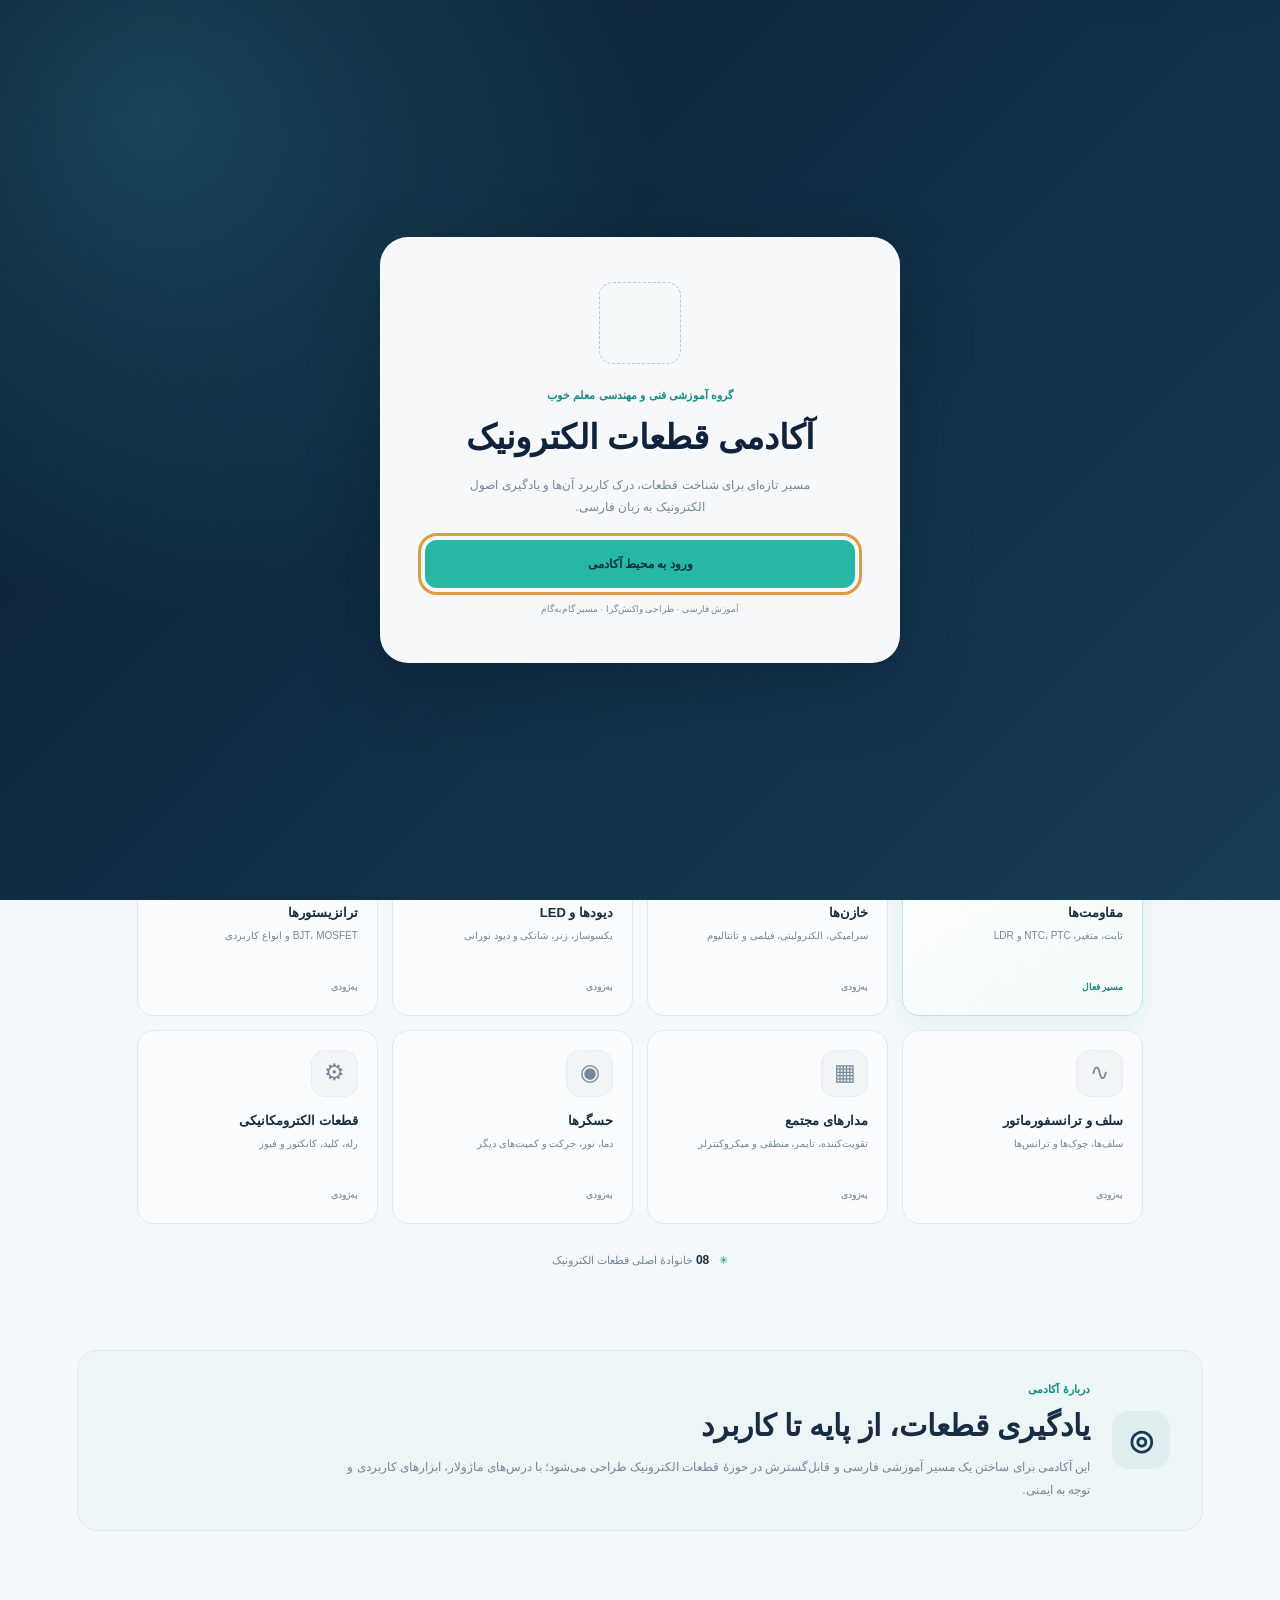
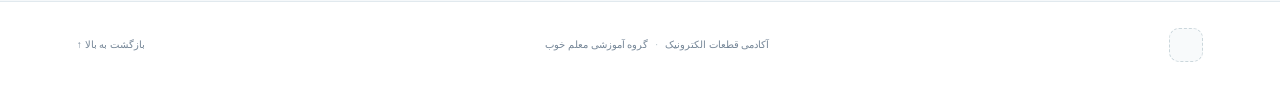
==== index.html @ 4d6db2db "Backup current academy state before image rendering fixes" ====
<!doctype html>
<html lang="fa" dir="rtl">
  <head>
    <meta charset="utf-8">
    <meta name="viewport" content="width=device-width, initial-scale=1">
    <meta name="theme-color" content="#10233b">
    <meta name="description" content="آکادمی فارسی قطعات الکترونیک؛ مسیر یادگیری قطعات، مفاهیم و ابزارهای آموزشی.">
    <title>آکادمی قطعات الکترونیک | معلم خوب</title>
    <link rel="icon" href="data:,">
    <link rel="stylesheet" href="./styles/tokens.css">
    <link rel="stylesheet" href="./styles/base.css">
    <link rel="stylesheet" href="./styles/layout.css">
    <link rel="stylesheet" href="./styles/components.css">
    <link rel="stylesheet" href="./styles/features/learning.css">
    <script>
      if (window.location.protocol === "file:") {
        document.addEventListener("DOMContentLoaded", () => {
          const warning = document.createElement("aside");
          warning.className = "local-run-warning";
          warning.setAttribute("role", "alert");
          warning.dir = "rtl";
          warning.lang = "fa";
          warning.textContent = "برای اجرای کامل آکادمی، فایل را مستقیم باز نکنید. در پوشهٔ پروژه دستور python -m http.server 8000 را اجرا کنید و سپس http://localhost:8000 را باز کنید؛ مرورگر بارگذاری JavaScript Modules از file:// را مسدود می‌کند.";
          document.body.prepend(warning);
        }, { once: true });
      }
    </script>
    <script type="module" src="./src/app.js"></script>
  </head>
  <body>
    <a class="skip-link" href="#main-content" data-app-background inert>رفتن به محتوای اصلی</a>

    <div id="welcome-root"></div>

    <header class="site-header" data-app-background inert>
      <a class="brand" href="#home" aria-label="آکادمی قطعات الکترونیک، خانه">
        <span class="logo-slot logo-slot--small" aria-label="جایگاه نشان معلم خوب" role="img"></span>
        <span class="brand-copy">
          <strong>آکادمی قطعات الکترونیک</strong>
          <small>گروه آموزشی معلم خوب</small>
        </span>
      </a>

      <button class="menu-toggle" type="button" aria-expanded="false" aria-controls="primary-navigation" aria-label="باز کردن فهرست">
        <span aria-hidden="true">☰</span>
      </button>

      <nav class="primary-navigation" id="primary-navigation" aria-label="ناوبری اصلی">
        <a href="#families">خانواده‌های قطعات</a>
        <a href="#learning">مسیر یادگیری</a>
        <a href="#about">دربارهٔ آکادمی</a>
      </nav>
      <a class="header-action" href="#families">شروع یادگیری <span aria-hidden="true">←</span></a>
    </header>

    <main id="main-content" data-app-background inert tabindex="-1">
      <section class="hero" id="home" data-landing-section aria-labelledby="hero-title">
        <div class="hero-copy">
          <p class="eyebrow"><span class="eyebrow-dot" aria-hidden="true"></span> یادگیری مفهومی و گام‌به‌گام</p>
          <h1 id="hero-title">دنیای قطعات را <span>با اطمینان بشناس.</span></h1>
          <p class="hero-description">از شناخت خانواده‌های قطعات تا یادگیری کاربرد و روش بررسی آن‌ها؛ مسیر آشنایی با الکترونیک را از پایه شروع کن.</p>
          <div class="hero-actions">
            <a class="button button--primary" href="#families">دیدن خانواده‌های قطعات <span aria-hidden="true">←</span></a>
            <a class="text-link" href="#about">دربارهٔ این آکادمی</a>
          </div>
          <div class="hero-note"><span class="hero-note-icon" aria-hidden="true">✳</span><span>محتوای فارسی برای یادگیری روشن و کاربردی</span></div>
        </div>

        <div class="hero-visual" aria-hidden="true">
          <div class="visual-orbit visual-orbit--outer"></div>
          <div class="visual-orbit visual-orbit--inner"></div>
          <div class="circuit-line circuit-line--one"></div>
          <div class="circuit-line circuit-line--two"></div>
          <div class="circuit-node circuit-node--one"></div>
          <div class="circuit-node circuit-node--two"></div>
          <div class="hero-chip"><span>Ω</span><i></i><i></i><i></i></div>
          <span class="visual-label visual-label--voltage">ولتاژ</span>
          <span class="visual-label visual-label--current">جریان</span>
          <span class="visual-label visual-label--resistance">مقاومت</span>
        </div>
      </section>

      <section class="section family-section" id="families" data-landing-section aria-labelledby="families-title">
        <div class="section-heading">
          <div>
            <p class="eyebrow">کتابخانهٔ آموزشی</p>
            <h2 id="families-title">از کدام خانواده شروع می‌کنی؟</h2>
          </div>
          <p>با یک نگاه خانواده‌های اصلی قطعات را مرور کن. مسیر مقاومت‌ها برای شروع مشخص شده و بخش‌های دیگر به‌تدریج آماده می‌شوند.</p>
        </div>
        <div class="family-grid" id="family-grid" aria-live="polite"></div>
        <div class="family-count"><span class="count-mark" aria-hidden="true">✳</span><span><b class="ltr" lang="en">08</b> خانوادهٔ اصلی قطعات الکترونیک</span></div>
      </section>

      <section class="learning-section" id="learning" aria-labelledby="learning-page-title" hidden></section>

      <section class="about-section" id="about" data-landing-section aria-labelledby="about-title">
        <div class="about-symbol" aria-hidden="true">◎</div>
        <div>
          <p class="eyebrow">دربارهٔ آکادمی</p>
          <h2 id="about-title">یادگیری قطعات، از پایه تا کاربرد</h2>
          <p>این آکادمی برای ساختن یک مسیر آموزشی فارسی و قابل‌گسترش در حوزهٔ قطعات الکترونیک طراحی می‌شود؛ با درس‌های ماژولار، ابزارهای کاربردی و توجه به ایمنی.</p>
        </div>
      </section>
    </main>

    <footer class="site-footer" data-app-background inert>
      <span class="logo-slot logo-slot--footer" aria-label="جایگاه نشان معلم خوب" role="img"></span>
      <span>آکادمی قطعات الکترونیک <span class="footer-separator" aria-hidden="true">·</span> گروه آموزشی معلم خوب</span>
      <a href="#home">بازگشت به بالا <span aria-hidden="true">↑</span></a>
    </footer>
  </body>
</html>
---- styles/tokens.css ----
:root {
  color-scheme: light;
  --color-ink: #182d40;
  --color-ink-soft: #516578;
  --color-muted: #758697;
  --color-paper: #f5f8fa;
  --color-surface: #ffffff;
  --color-line: #e1e9ee;
  --color-navy: #10233b;
  --color-navy-light: #173b53;
  --color-teal: #27b8a5;
  --color-teal-dark: #168d82;
  --color-teal-pale: #e8f7f4;
  --color-amber: #edb35e;
  --color-disabled: #8b98a4;
  --shadow-card: 0 16px 42px rgb(21 49 69 / 7%);
  --shadow-floating: 0 24px 70px rgb(5 18 31 / 30%);
  --radius-small: 12px;
  --radius-medium: 20px;
  --radius-large: 30px;
  --content-width: 1160px;
  --page-gutter: clamp(20px, 6vw, 88px);
  --font-sans: Tahoma, "Segoe UI", sans-serif;
}
---- styles/base.css ----
*,
*::before,
*::after {
  box-sizing: border-box;
}

html {
  min-width: 320px;
  scroll-behavior: smooth;
  scroll-padding-top: 92px;
  background: var(--color-paper);
}

body {
  min-width: 320px;
  margin: 0;
  background: var(--color-paper);
  color: var(--color-ink);
  font-family: var(--font-sans);
  font-size: 15px;
  line-height: 1.9;
  text-rendering: optimizeLegibility;
}

button,
a {
  -webkit-tap-highlight-color: transparent;
}

a {
  color: inherit;
  text-decoration: none;
}

button {
  color: inherit;
  font: inherit;
}

img,
svg {
  max-width: 100%;
}

::selection {
  color: var(--color-navy);
  background: #bcece4;
}

:focus-visible {
  outline: 3px solid #df9b3d;
  outline-offset: 4px;
}

.skip-link {
  position: fixed;
  z-index: 200;
  inset-block-start: 10px;
  inset-inline-start: 10px;
  padding: 10px 14px;
  transform: translateY(-160%);
  border-radius: 8px;
  background: var(--color-surface);
  color: var(--color-ink);
  box-shadow: var(--shadow-card);
}

.skip-link:focus {
  transform: translateY(0);
}

.local-run-warning {
  position: fixed;
  z-index: 300;
  inset-block-start: 12px;
  inset-inline: 12px;
  width: min(760px, calc(100% - 24px));
  margin-inline: auto;
  padding: 14px 18px;
  border: 2px solid #9c3d2f;
  border-radius: 12px;
  background: #fff1ed;
  color: #67271f;
  box-shadow: 0 8px 28px rgb(28 24 20 / 24%);
  font-size: 13px;
  font-weight: 700;
  line-height: 1.9;
}

.ltr,
[dir="ltr"] {
  direction: ltr;
  unicode-bidi: isolate;
  text-align: left;
}

@media (prefers-reduced-motion: reduce) {
  *,
  *::before,
  *::after {
    scroll-behavior: auto !important;
    animation-duration: 0.01ms !important;
    animation-iteration-count: 1 !important;
    transition-duration: 0.01ms !important;
  }
}
---- styles/layout.css ----
.site-header {
  position: sticky;
  z-index: 20;
  inset-block-start: 0;
  display: flex;
  width: 100%;
  min-height: 82px;
  align-items: center;
  justify-content: space-between;
  gap: 24px;
  padding-inline: var(--page-gutter);
  border-bottom: 1px solid rgb(223 232 237 / 85%);
  background: rgb(255 255 255 / 94%);
  backdrop-filter: blur(14px);
}

.brand,
.brand-copy,
.primary-navigation,
.hero-actions,
.site-footer,
.family-count {
  display: flex;
  align-items: center;
}

.brand {
  flex: 0 0 auto;
  gap: 12px;
}

.brand-copy {
  align-items: flex-start;
  flex-direction: column;
  line-height: 1.55;
}

.brand-copy strong {
  font-size: 13px;
  font-weight: 800;
}

.brand-copy small {
  color: var(--color-muted);
  font-size: 10px;
}

.primary-navigation {
  gap: clamp(18px, 3vw, 38px);
  color: var(--color-ink-soft);
  font-size: 12px;
}

.primary-navigation a,
.site-footer a,
.text-link {
  transition: color 160ms ease;
}

.primary-navigation a:hover,
.site-footer a:hover,
.text-link:hover {
  color: var(--color-teal-dark);
}

.hero {
  position: relative;
  display: grid;
  min-height: 550px;
  grid-template-columns: minmax(0, 1.1fr) minmax(300px, 0.9fr);
  align-items: center;
  gap: 32px;
  overflow: hidden;
  padding: 66px var(--page-gutter) 74px;
  background:
    radial-gradient(ellipse at 80% 8%, rgb(46 112 130 / 48%), transparent 40%),
    linear-gradient(120deg, #0d2035 0%, #153750 62%, #17485a 100%);
  color: white;
}

.hero::after {
  position: absolute;
  inset-block-end: -170px;
  inset-inline-start: 34%;
  width: 430px;
  height: 300px;
  transform: rotate(-18deg);
  border: 1px solid rgb(104 199 192 / 12%);
  border-radius: 50%;
  content: "";
  pointer-events: none;
}

.hero-copy {
  position: relative;
  z-index: 1;
  max-width: 650px;
}

.eyebrow {
  margin: 0 0 9px;
  color: var(--color-teal-dark);
  font-size: 11px;
  font-weight: 800;
  letter-spacing: 0.01em;
}

.hero .eyebrow {
  display: flex;
  align-items: center;
  gap: 9px;
  color: #77e0d2;
}

.eyebrow-dot {
  width: 7px;
  height: 7px;
  border-radius: 50%;
  background: var(--color-amber);
  box-shadow: 0 0 0 5px rgb(237 179 94 / 15%);
}

.hero h1 {
  max-width: 620px;
  margin: 16px 0 12px;
  font-size: clamp(34px, 5vw, 58px);
  font-weight: 900;
  line-height: 1.55;
}

.hero h1 span {
  display: block;
  color: #64d9ca;
}

.hero-description {
  max-width: 560px;
  margin: 0;
  color: #c6d5df;
  font-size: 14px;
}

.hero-actions {
  flex-wrap: wrap;
  gap: 24px;
  margin-block-start: 28px;
}

.button,
.header-action {
  display: inline-flex;
  min-height: 48px;
  align-items: center;
  justify-content: center;
  gap: 12px;
  border-radius: 12px;
  font-size: 12px;
  font-weight: 800;
  transition: transform 160ms ease, background-color 160ms ease;
}

.button:hover,
.header-action:hover {
  transform: translateY(-2px);
}

.button--primary {
  padding: 0 20px;
  background: var(--color-teal);
  color: #092e37;
}

.button--primary:hover {
  background: #55d6c5;
}

.text-link {
  color: #d5e2e8;
  font-size: 12px;
}

.hero-note {
  display: flex;
  align-items: center;
  gap: 9px;
  margin-block-start: 35px;
  color: #b7cbd5;
  font-size: 10px;
}

.hero-note-icon {
  display: grid;
  width: 23px;
  height: 23px;
  place-items: center;
  border: 1px solid rgb(119 224 210 / 35%);
  border-radius: 8px;
  color: #77e0d2;
}

.hero-visual {
  position: relative;
  display: grid;
  min-height: 330px;
  place-items: center;
}

.section {
  width: min(100%, var(--content-width));
  margin-inline: auto;
  padding: 78px var(--page-gutter);
}

.section-heading {
  display: flex;
  align-items: end;
  justify-content: space-between;
  gap: 28px;
  margin-block-end: 28px;
}

.section-heading h2,
.learning-preview h2,
.about-section h2 {
  margin: 0;
  font-size: clamp(22px, 3vw, 30px);
  font-weight: 900;
  line-height: 1.6;
}

.section-heading > p {
  max-width: 420px;
  margin: 0 0 4px;
  color: var(--color-muted);
  font-size: 12px;
}

.family-grid {
  display: grid;
  grid-template-columns: repeat(4, minmax(0, 1fr));
  gap: 14px;
}

.family-count {
  justify-content: center;
  gap: 10px;
  margin-block-start: 25px;
  color: var(--color-muted);
  font-size: 11px;
}

.family-count b {
  color: var(--color-ink);
  font-size: 12px;
}

.learning-preview,
.about-section {
  display: flex;
  width: min(calc(100% - 2 * var(--page-gutter)), var(--content-width));
  align-items: center;
  gap: 22px;
  margin: 0 auto 26px;
  padding: 28px 32px;
  border: 1px solid var(--color-line);
  border-radius: var(--radius-medium);
  background: var(--color-surface);
}

.learning-preview > div:nth-child(2),
.about-section > div:last-child {
  flex: 1;
}

.learning-preview p:not(.eyebrow),
.about-section p:not(.eyebrow) {
  max-width: 750px;
  margin: 6px 0 0;
  color: var(--color-muted);
  font-size: 12px;
}

.learning-preview .eyebrow,
.about-section .eyebrow {
  margin-block-end: 3px;
}

.about-section {
  margin-block-end: 70px;
  background: #edf5f6;
}

.site-footer {
  min-height: 86px;
  justify-content: space-between;
  gap: 20px;
  padding: 16px var(--page-gutter);
  border-top: 1px solid var(--color-line);
  background: var(--color-surface);
  color: var(--color-muted);
  font-size: 10px;
}

.menu-toggle {
  display: none;
}

@media (max-width: 900px) {
  .site-header {
    min-height: 74px;
    gap: 12px;
  }

  .primary-navigation {
    gap: 18px;
    font-size: 11px;
  }

  .header-action {
    min-height: 41px;
    padding-inline: 12px;
    font-size: 10px;
  }

  .hero {
    min-height: 500px;
    grid-template-columns: minmax(0, 1.2fr) minmax(230px, 0.8fr);
  }

  .family-grid {
    grid-template-columns: repeat(2, minmax(0, 1fr));
  }
}

@media (max-width: 680px) {
  html {
    scroll-padding-top: 74px;
  }

  .site-header {
    min-height: 68px;
  }

  .brand {
    gap: 9px;
  }

  .brand-copy strong {
    font-size: 11px;
  }

  .brand-copy small {
    font-size: 9px;
  }

  .menu-toggle {
    display: grid;
    width: 42px;
    height: 42px;
    flex: 0 0 auto;
    place-items: center;
    margin-inline-start: auto;
    border: 1px solid var(--color-line);
    border-radius: 11px;
    background: var(--color-surface);
    cursor: pointer;
    font-size: 20px;
  }

  .primary-navigation {
    position: absolute;
    inset-block-start: calc(100% - 1px);
    inset-inline: 0;
    display: none;
    align-items: stretch;
    flex-direction: column;
    gap: 0;
    padding: 8px var(--page-gutter) 14px;
    border-bottom: 1px solid var(--color-line);
    background: var(--color-surface);
    box-shadow: var(--shadow-card);
  }

  .primary-navigation.is-open {
    display: flex;
  }

  .primary-navigation a {
    padding-block: 10px;
  }

  .header-action {
    display: none;
  }

  .hero {
    display: block;
    min-height: 0;
    padding-block: 48px 25px;
  }

  .hero h1 {
    font-size: clamp(32px, 9vw, 43px);
  }

  .hero-description {
    font-size: 13px;
  }

  .hero-visual {
    min-height: 235px;
    margin-block-start: 10px;
    transform: scale(0.85);
  }

  .section {
    padding-block: 54px;
  }

  .section-heading {
    align-items: flex-start;
    flex-direction: column;
    gap: 8px;
  }

  .family-grid {
    gap: 10px;
  }

  .learning-preview,
  .about-section {
    align-items: flex-start;
    flex-wrap: wrap;
    gap: 14px;
    padding: 22px;
  }

  .learning-preview > div:nth-child(2),
  .about-section > div:last-child {
    flex-basis: calc(100% - 66px);
  }

  .learning-preview .status {
    margin-inline-start: 58px;
  }

  .site-footer {
    flex-wrap: wrap;
    justify-content: center;
    text-align: center;
  }
}

@media (max-width: 380px) {
  .brand-copy strong {
    max-width: 150px;
    font-size: 10px;
  }

  .family-grid {
    grid-template-columns: 1fr;
  }
}
---- styles/components.css ----
.logo-slot {
  display: inline-grid;
  flex: 0 0 auto;
  place-items: center;
  border: 1px dashed rgb(108 130 145 / 55%);
  border-radius: 14px;
  background: rgb(255 255 255 / 9%);
}

.logo-slot--small {
  width: 43px;
  height: 43px;
  border-color: #d2dfe5;
  background: #f6f9fa;
}

.logo-slot--welcome {
  width: 82px;
  height: 82px;
  border-color: #b8cbd0;
  background: #f4f8f8;
}

.logo-slot--footer {
  width: 34px;
  height: 34px;
  border-color: #cbd7dc;
  border-radius: 10px;
  background: #f8fafb;
}

.header-action {
  min-height: 43px;
  flex: 0 0 auto;
  padding-inline: 16px;
  background: var(--color-teal-pale);
  color: var(--color-teal-dark);
  font-size: 11px;
}

.visual-orbit {
  position: absolute;
  aspect-ratio: 1;
  border: 1px solid rgb(108 207 198 / 20%);
  border-radius: 50%;
}

.visual-orbit--outer {
  width: min(290px, 90%);
  box-shadow: 0 0 0 33px rgb(47 142 151 / 7%), 0 0 0 68px rgb(47 142 151 / 5%);
}

.visual-orbit--inner {
  width: min(205px, 67%);
  border-style: dashed;
  border-color: rgb(108 207 198 / 33%);
}

.hero-chip {
  position: relative;
  display: grid;
  width: 105px;
  height: 105px;
  place-items: center;
  border: 5px solid #7797a6;
  border-radius: 21px;
  background: linear-gradient(145deg, #27475a, #0c1b29);
  box-shadow: 0 0 0 12px rgb(33 103 121 / 45%), 0 22px 48px rgb(0 0 0 / 25%);
  color: #72e1d2;
  font-size: 38px;
  font-weight: 900;
}

.hero-chip i {
  position: absolute;
  inset-inline-start: -13px;
  width: 12px;
  height: 2px;
  background: #9cb9c2;
}

.hero-chip i:nth-of-type(1) { inset-block-start: 25px; }
.hero-chip i:nth-of-type(2) { inset-block-start: 48px; }
.hero-chip i:nth-of-type(3) { inset-block-start: 71px; }

.circuit-line {
  position: absolute;
  height: 1px;
  background: linear-gradient(90deg, transparent, rgb(115 207 197 / 60%), transparent);
}

.circuit-line--one {
  top: 29%;
  right: 2%;
  width: 35%;
  transform: rotate(-18deg);
}

.circuit-line--two {
  bottom: 22%;
  left: 2%;
  width: 40%;
  transform: rotate(17deg);
}

.circuit-node {
  position: absolute;
  width: 8px;
  height: 8px;
  border: 2px solid #7de3d5;
  border-radius: 50%;
  background: var(--color-navy-light);
  box-shadow: 0 0 0 5px rgb(85 201 189 / 12%);
}

.circuit-node--one { top: 23%; right: 18%; }
.circuit-node--two { bottom: 18%; left: 19%; }

.visual-label {
  position: absolute;
  padding: 6px 12px;
  border: 1px solid rgb(219 240 242 / 18%);
  border-radius: 9px;
  background: #f8fbfc;
  color: var(--color-ink);
  box-shadow: 0 7px 22px rgb(4 20 32 / 16%);
  font-size: 10px;
  font-weight: 800;
}

.visual-label--voltage { inset-block-start: 10%; inset-inline-end: 8%; }
.visual-label--current { inset-block-end: 8%; inset-inline-start: 4%; }
.visual-label--resistance { inset-block-end: 12%; inset-inline-end: 4%; }

.family-card {
  position: relative;
  display: flex;
  min-height: 194px;
  flex-direction: column;
  align-items: flex-start;
  padding: 19px;
  overflow: hidden;
  border: 1px solid var(--color-line);
  border-radius: 17px;
  background: var(--color-surface);
  text-align: right;
  transition: transform 180ms ease, border-color 180ms ease, box-shadow 180ms ease;
}

.family-card--active {
  border-color: #b9e9e2;
  background: linear-gradient(145deg, #ffffff, #f3fbf9);
  box-shadow: 0 12px 30px rgb(24 141 130 / 8%);
}

a.family-card--active:hover {
  transform: translateY(-3px);
  border-color: var(--color-teal);
  box-shadow: var(--shadow-card);
}

.family-card--disabled {
  background: #fbfcfd;
  color: #647483;
}

.family-icon {
  display: grid;
  width: 47px;
  height: 47px;
  place-items: center;
  margin-block-end: 12px;
  border: 1px solid #d9eeeb;
  border-radius: 14px;
  background: #ebf8f6;
  color: var(--color-teal-dark);
  font-size: 23px;
}

.family-card--disabled .family-icon {
  border-color: #e7edf0;
  background: #f2f5f6;
  color: #788a98;
}

.family-card h3 {
  margin: 0 0 2px;
  color: var(--color-ink);
  font-size: 13px;
  font-weight: 800;
}

.family-card p {
  margin: 0;
  color: var(--color-muted);
  font-size: 10px;
  line-height: 1.8;
}

.family-status,
.status {
  display: inline-flex;
  align-items: center;
  gap: 7px;
  margin-block-start: auto;
  padding-block-start: 13px;
  color: var(--color-disabled);
  font-size: 9px;
  font-weight: 800;
}

.family-status::before,
.status i {
  width: 6px;
  height: 6px;
  border-radius: 50%;
  background: #a8b4bc;
}

.family-card--active .family-status,
.status--active {
  color: var(--color-teal-dark);
}

.family-card--active .family-status::before,
.status--active i {
  background: var(--color-teal);
  box-shadow: 0 0 0 4px rgb(39 184 165 / 13%);
}

.status {
  flex: 0 0 auto;
  margin-block-start: 0;
  padding-block-start: 0;
  font-size: 10px;
}

.count-mark {
  color: var(--color-teal-dark);
}

.preview-mark,
.about-symbol {
  display: grid;
  width: 58px;
  height: 58px;
  flex: 0 0 auto;
  place-items: center;
  border-radius: 17px;
  background: var(--color-teal-pale);
  color: var(--color-teal-dark);
  font-size: 28px;
  font-weight: 800;
}

.about-symbol {
  background: #e1eef0;
  color: var(--color-navy-light);
}

.welcome-overlay {
  position: fixed;
  z-index: 100;
  inset: 0;
  display: grid;
  place-items: center;
  padding: 20px;
  overflow-y: auto;
  background:
    radial-gradient(circle at 12% 13%, rgb(39 126 137 / 40%), transparent 36%),
    linear-gradient(135deg, #0b1c30, #173e56);
  opacity: 1;
  visibility: visible;
  transition: opacity 240ms ease, visibility 240ms ease;
}

.welcome-overlay.is-dismissed {
  opacity: 0;
  visibility: hidden;
  pointer-events: none;
}

.welcome-card {
  width: min(100%, 520px);
  padding: clamp(26px, 6vw, 44px);
  border: 1px solid rgb(255 255 255 / 72%);
  border-radius: 28px;
  background: rgb(255 255 255 / 97%);
  box-shadow: var(--shadow-floating);
  text-align: center;
}

.welcome-card .logo-slot {
  margin-block-end: 12px;
}

.welcome-card .eyebrow {
  margin-block-end: 4px;
}

.welcome-card h2 {
  margin: 0;
  color: var(--color-navy);
  font-size: clamp(25px, 6vw, 34px);
  font-weight: 900;
  line-height: 1.6;
}

.welcome-card > p:not(.eyebrow) {
  max-width: 390px;
  margin: 9px auto 21px;
  color: var(--color-muted);
  font-size: 12px;
}

.welcome-card .button {
  width: 100%;
  border: 0;
  cursor: pointer;
  font-family: inherit;
}

.welcome-caption {
  display: block;
  margin-block-start: 13px;
  color: var(--color-muted);
  font-size: 9px;
}

.footer-separator {
  padding-inline: 4px;
  color: #bdc9cf;
}

@media (max-width: 680px) {
  .family-card {
    min-height: 178px;
    padding: 14px;
  }

  .family-icon {
    width: 41px;
    height: 41px;
  }

  .family-card h3 {
    font-size: 12px;
  }

  .family-card p {
    font-size: 9px;
  }
}

@media (prefers-reduced-motion: reduce) {
  .family-card,
  .welcome-overlay,
  .button,
  .header-action {
    transition: none;
  }
}
---- styles/features/learning.css ----
.learning-section[hidden],
[data-landing-section][hidden] {
  display: none !important;
}

.learning-section {
  width: min(100%, 1160px);
  min-height: 65vh;
  margin-inline: auto;
  padding: clamp(30px, 6vw, 76px) clamp(20px, 6vw, 88px) 80px;
  scroll-margin-top: 86px;
}

.learning-section--detail {
  max-width: 960px;
}

.learning-topline,
.learning-breadcrumbs {
  display: flex;
  align-items: center;
  flex-wrap: wrap;
  gap: 9px;
}

.learning-topline {
  justify-content: space-between;
  margin-block-end: 18px;
}

.learning-topline .learning-back { margin-block-end: 0; }

.learning-home-link,
.learning-breadcrumbs,
.learning-breadcrumbs a {
  color: var(--color-teal-dark);
  font-size: 11px;
  font-weight: 700;
}

.learning-breadcrumbs { margin-block-end: 19px; color: var(--color-muted); }
.breadcrumb-separator { color: #99a9b3; }
.breadcrumb-current { color: var(--color-ink); }
.learning-english-title { margin: 0; color: var(--color-muted); font-size: 12px; overflow-wrap: anywhere; }
.learning-english-title .ltr { unicode-bidi: isolate; }

.learning-section :focus-visible {
  outline: 3px solid #e9a94e;
  outline-offset: 3px;
}

.learning-explainer {
  margin-block-end: 18px;
  padding: 20px 22px;
  border: 1px solid #c8e8e3;
  border-radius: 16px;
  background: #f1faf8;
  color: var(--color-ink-soft);
  font-size: 12px;
  line-height: 2;
}

.learning-explainer p { margin: 0; }

.learning-header {
  margin-block-end: 28px;
}

.learning-back {
  display: inline-flex;
  min-height: 40px;
  align-items: center;
  gap: 8px;
  margin-block-end: 28px;
  padding: 0 13px;
  border: 1px solid var(--color-line);
  border-radius: 10px;
  background: var(--color-surface);
  color: var(--color-ink-soft);
  font-size: 11px;
  font-weight: 700;
}

.learning-back:hover,
.learning-back:focus-visible {
  border-color: var(--color-teal);
  color: var(--color-teal-dark);
}

.learning-header .eyebrow {
  margin-block-end: 4px;
}

.learning-title {
  margin: 0;
  color: var(--color-ink);
  font-size: clamp(26px, 4vw, 38px);
  font-weight: 900;
  line-height: 1.55;
}

.learning-intro {
  max-width: 760px;
  margin: 8px 0 0;
  color: var(--color-muted);
  font-size: 13px;
}

.lesson-list {
  display: grid;
  grid-template-columns: repeat(2, minmax(0, 1fr));
  gap: 14px;
}

.lesson-card {
  display: grid;
  min-height: 124px;
  grid-template-columns: 52px minmax(0, 1fr) 20px;
  align-items: center;
  gap: 14px;
  padding: 18px;
  border: 1px solid var(--color-line);
  border-radius: 17px;
  background: var(--color-surface);
  box-shadow: 0 8px 22px rgb(21 49 69 / 3%);
  transition: transform 160ms ease, border-color 160ms ease, box-shadow 160ms ease;
}

.lesson-card:hover {
  transform: translateY(-2px);
  border-color: #a9ded7;
  box-shadow: var(--shadow-card);
}

.lesson-card-symbol {
  display: grid;
  width: 52px;
  height: 52px;
  place-items: center;
  border: 1px solid #d8eeeb;
  border-radius: 15px;
  background: var(--color-teal-pale);
  color: var(--color-teal-dark);
  font-size: 17px;
  font-weight: 800;
  text-align: center;
}

.lesson-card-copy {
  display: flex;
  min-width: 0;
  align-items: flex-start;
  flex-direction: column;
}

.lesson-card-copy .ltr {
  max-width: 100%;
  color: var(--color-teal-dark);
  font-size: 10px;
  overflow-wrap: anywhere;
  unicode-bidi: isolate;
}

.lesson-ordinal {
  color: var(--color-teal-dark);
  font-size: 9px;
  font-weight: 800;
}

.lesson-ordinal b {
  display: inline-block;
  padding-inline-start: 3px;
}

.lesson-card-copy strong {
  margin-block: 2px 4px;
  color: var(--color-ink);
  font-size: 13px;
  line-height: 1.7;
}

.lesson-card-copy > span:last-child {
  color: var(--color-muted);
  font-size: 10px;
  line-height: 1.8;
}

.lesson-card-arrow {
  color: var(--color-teal-dark);
  font-size: 18px;
}

.lesson-reading-note {
  margin: -14px 0 25px;
  color: var(--color-muted);
  font-size: 10px;
}

.lesson-content {
  display: grid;
  grid-template-columns: repeat(2, minmax(0, 1fr));
  gap: 14px;
}

.lesson-content-block,
.lesson-sources,
.media-card {
  min-width: 0;
  padding: 20px 21px;
  border: 1px solid var(--color-line);
  border-radius: 16px;
  background: var(--color-surface);
}

.media-card { margin-block-start: 15px; }
.media-card .lesson-block-title { margin-block-end: 12px; }
.media-figure-grid {
  display: grid;
  grid-template-columns: repeat(auto-fit, minmax(min(100%, 280px), 1fr));
  gap: 14px;
}
.symbol-standards-grid {
  display: grid;
  grid-template-columns: repeat(auto-fit, minmax(min(100%, 260px), 1fr));
  gap: 14px;
}
.symbol-standard-card {
  min-width: 0;
  padding: 14px;
  border: 1px solid var(--color-line);
  border-radius: 12px;
  background: #fbfcfd;
}
.symbol-standard-label {
  margin: 0 0 10px;
  color: var(--color-teal-dark);
  font-size: 12px;
  letter-spacing: .04em;
}
.media-card--figure {
  min-width: 0;
  margin: 0;
  padding: 0;
  border: 0;
  background: transparent;
}
.schematic-figure { display: grid; min-height: 92px; margin: 0; place-items: center; overflow-x: auto; }
.schematic-image { display: block; width: min(100%, 560px); max-height: 260px; object-fit: contain; direction: ltr; }
.media-placeholder {
  margin: 0;
  padding: 18px;
  border: 1px dashed #aebfc7;
  border-radius: 12px;
  background: #f8fafb;
  color: var(--color-muted);
  font-size: 11px;
  line-height: 1.9;
}

.schematic-note {
  margin: 12px 0 0;
  color: var(--color-ink-soft);
  font-size: 11px;
  line-height: 1.9;
}

.schematic-card > .source-link { display: inline-block; margin-block-start: 12px; }

.part-photo-figure { margin: 0; }
.part-photo {
  display: block;
  width: min(100%, 540px);
  max-height: 390px;
  margin-inline: auto;
  border-radius: 12px;
  background: #f4f7f8;
  object-fit: contain;
}

.part-photo-figure figcaption,
.image-credit {
  margin: 10px 0 0;
  color: var(--color-muted);
  font-size: 10px;
  line-height: 1.8;
  overflow-wrap: anywhere;
}

.source-link { overflow-wrap: anywhere; }

.lesson-content-block:first-child {
  border-color: #c8e8e3;
  background: linear-gradient(140deg, #fff, #f4fbfa);
}

.lesson-block-title {
  display: flex;
  align-items: center;
  gap: 10px;
  margin: 0 0 10px;
  color: var(--color-ink);
  font-size: 14px;
  font-weight: 800;
  line-height: 1.7;
}

.lesson-block-title::before {
  width: 4px;
  height: 20px;
  flex: 0 0 auto;
  border-radius: 99px;
  background: var(--color-teal);
  content: "";
}

.lesson-content-block p,
.lesson-bullets {
  margin: 0;
  color: var(--color-ink-soft);
  font-size: 11px;
  line-height: 2.05;
}

.lesson-content-block p + p {
  margin-block-start: 9px;
}

.lesson-bullets {
  display: grid;
  gap: 7px;
  padding-inline-start: 0;
  padding-inline-end: 20px;
}

.lesson-bullets li::marker {
  color: var(--color-teal-dark);
}

.lesson-notation {
  display: inline-block;
  margin-block: 0 10px;
  padding: 5px 10px;
  border: 1px solid var(--color-line);
  border-radius: 8px;
  background: #f5f8fa;
  color: var(--color-navy);
  font-family: Consolas, "Courier New", monospace;
  font-size: 12px;
  font-weight: 700;
}

.lesson-sources {
  margin-block-start: 15px;
  background: #f9fbfc;
}

.source-link {
  color: var(--color-teal-dark);
  text-decoration: underline;
  text-decoration-color: #addbd5;
  text-underline-offset: 3px;
}

.source-link:hover {
  color: var(--color-navy);
}

.button--secondary {
  min-height: 43px;
  padding: 0 15px;
  border: 1px solid var(--color-line);
  background: var(--color-surface);
  color: var(--color-ink-soft);
}

.learning-bottom-back {
  margin-block-start: 18px;
}

@media (max-width: 740px) {
  .learning-section {
    scroll-margin-top: 70px;
  }

  .lesson-list,
  .lesson-content {
    grid-template-columns: 1fr;
  }

  .learning-topline { align-items: flex-start; }

  .lesson-card {
    min-height: 112px;
  }
}

@media (max-width: 420px) {
  .lesson-card {
    grid-template-columns: 44px minmax(0, 1fr) 16px;
    gap: 10px;
    padding: 14px;
  }

  .lesson-card-symbol {
    width: 44px;
    height: 44px;
    font-size: 14px;
  }

  .lesson-card-copy strong {
    font-size: 12px;
  }

  .lesson-content-block,
  .lesson-sources {
    padding: 17px;
  }
}

@media (prefers-reduced-motion: reduce) {
  .lesson-card {
    transition: none;
  }
}
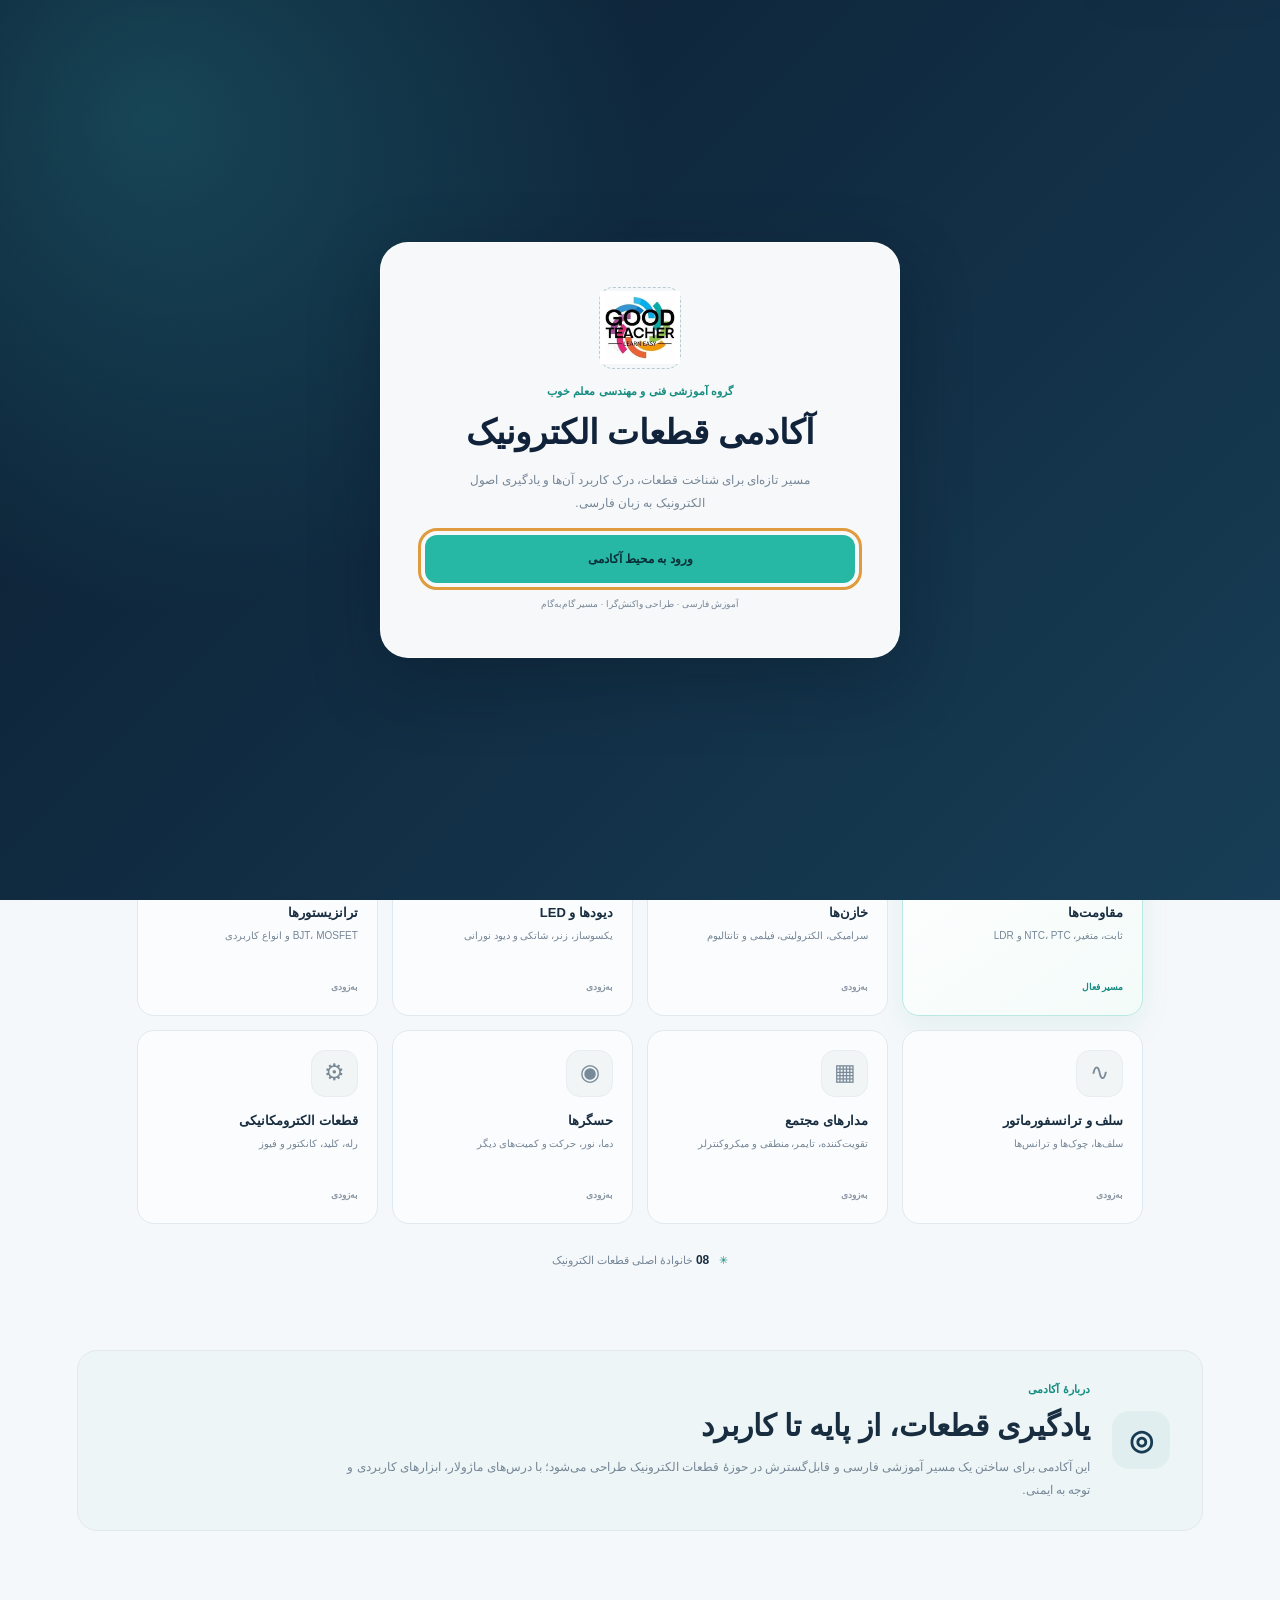
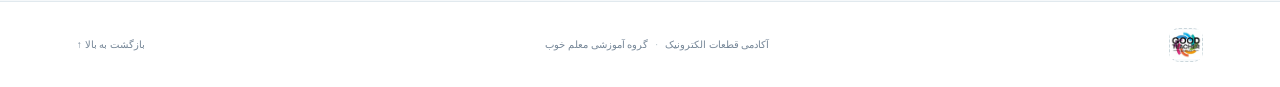
==== commit db025a95: "Add Moallem Khoob logo to academy" ====
--- a/index.html
+++ b/index.html
@@ -34,7 +34,9 @@
 
     <header class="site-header" data-app-background inert>
       <a class="brand" href="#home" aria-label="آکادمی قطعات الکترونیک، خانه">
-        <span class="logo-slot logo-slot--small" aria-label="جایگاه نشان معلم خوب" role="img"></span>
+        <span class="logo-slot logo-slot--small">
+          <img class="logo-image" src="./assets/images/branding/moallemkhoob-logo.png" alt="نشان رسمی معلم خوب">
+        </span>
         <span class="brand-copy">
           <strong>آکادمی قطعات الکترونیک</strong>
           <small>گروه آموزشی معلم خوب</small>
@@ -105,7 +107,9 @@
     </main>
 
     <footer class="site-footer" data-app-background inert>
-      <span class="logo-slot logo-slot--footer" aria-label="جایگاه نشان معلم خوب" role="img"></span>
+      <span class="logo-slot logo-slot--footer">
+        <img class="logo-image" src="./assets/images/branding/moallemkhoob-logo.png" alt="نشان رسمی معلم خوب">
+      </span>
       <span>آکادمی قطعات الکترونیک <span class="footer-separator" aria-hidden="true">·</span> گروه آموزشی معلم خوب</span>
       <a href="#home">بازگشت به بالا <span aria-hidden="true">↑</span></a>
     </footer>
--- a/styles/components.css
+++ b/styles/components.css
@@ -5,6 +5,13 @@
   border: 1px dashed rgb(108 130 145 / 55%);
   border-radius: 14px;
   background: rgb(255 255 255 / 9%);
+}
+
+.logo-image {
+  display: block;
+  width: 100%;
+  height: 100%;
+  object-fit: contain;
 }
 
 .logo-slot--small {
